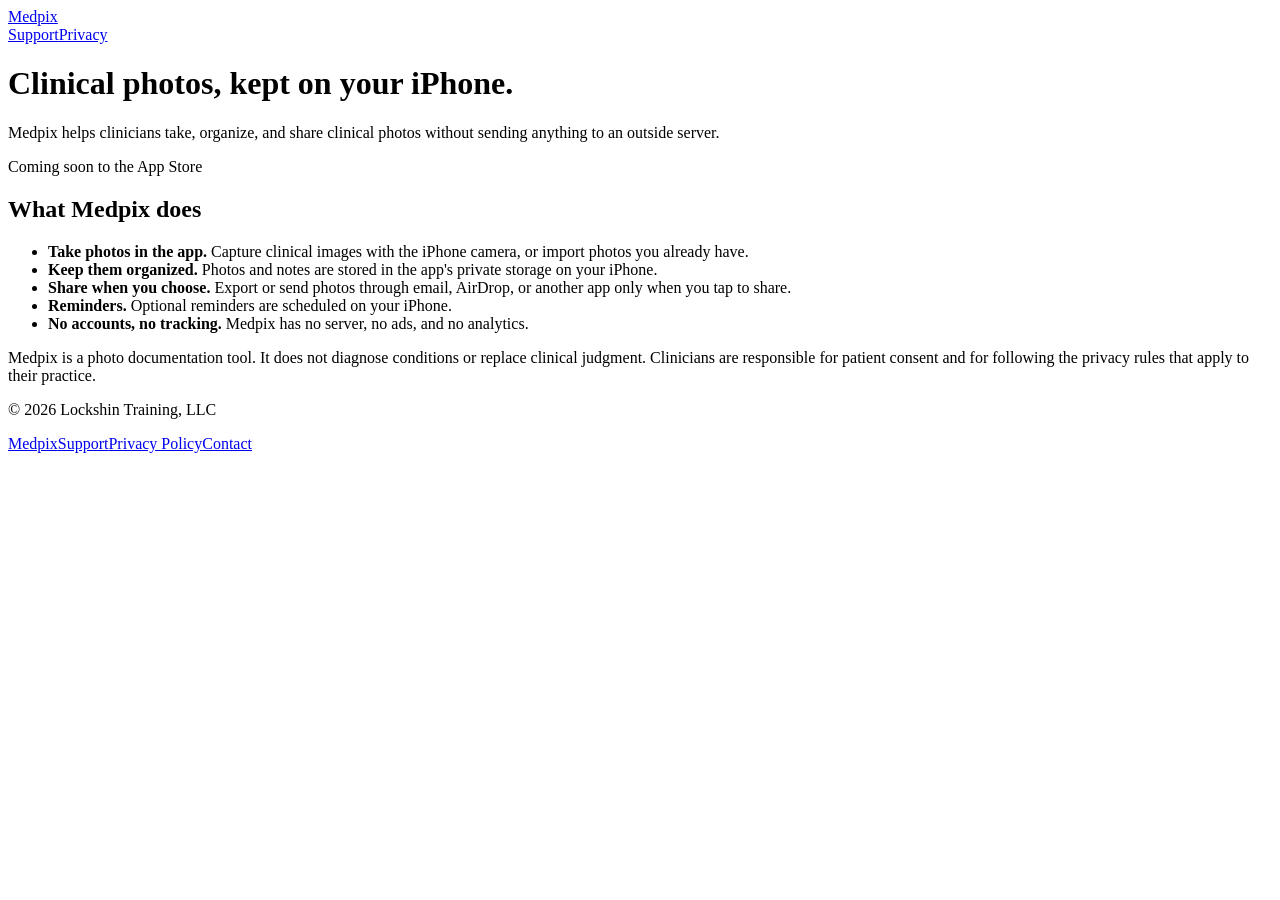
==== index.html @ 0001e4ec "Add files via upload" ====
<!DOCTYPE html>
<html lang="en">
<head>
<meta charset="utf-8">
<meta name="viewport" content="width=device-width, initial-scale=1">
<title>Medpix</title>
<meta name="description" content="Medpix is an iPhone app for clinicians to take, organize, and share clinical photos, with everything kept on the device.">
<link rel="stylesheet" href="assets/style.css">
</head>
<body>
<header>
  <a class="brand" href="./">Medpix</a>
  <nav><a href="support/">Support</a><a href="privacy/">Privacy</a></nav>
</header>
<main>
  <h1>Clinical photos, kept on your iPhone.</h1>
  <p class="lead">Medpix helps clinicians take, organize, and share clinical photos without sending anything to an outside server.</p>
  <span class="badge">Coming soon to the App Store</span>

  <h2>What Medpix does</h2>
  <ul class="features">
    <li><strong>Take photos in the app.</strong> Capture clinical images with the iPhone camera, or import photos you already have.</li>
    <li><strong>Keep them organized.</strong> Photos and notes are stored in the app's private storage on your iPhone.</li>
    <li><strong>Share when you choose.</strong> Export or send photos through email, AirDrop, or another app only when you tap to share.</li>
    <li><strong>Reminders.</strong> Optional reminders are scheduled on your iPhone.</li>
    <li><strong>No accounts, no tracking.</strong> Medpix has no server, no ads, and no analytics.</li>
  </ul>

  <p class="note">Medpix is a photo documentation tool. It does not diagnose conditions or replace clinical judgment. Clinicians are responsible for patient consent and for following the privacy rules that apply to their practice.</p>
</main>
<footer>
  <p>&copy; 2026 Lockshin Training, LLC</p>
  <p><a href="./">Medpix</a><a href="support/">Support</a><a href="privacy/">Privacy Policy</a><a href="mailto:dinkinganddrivingmclean@gmail.com">Contact</a></p>
</footer>
</body>
</html>
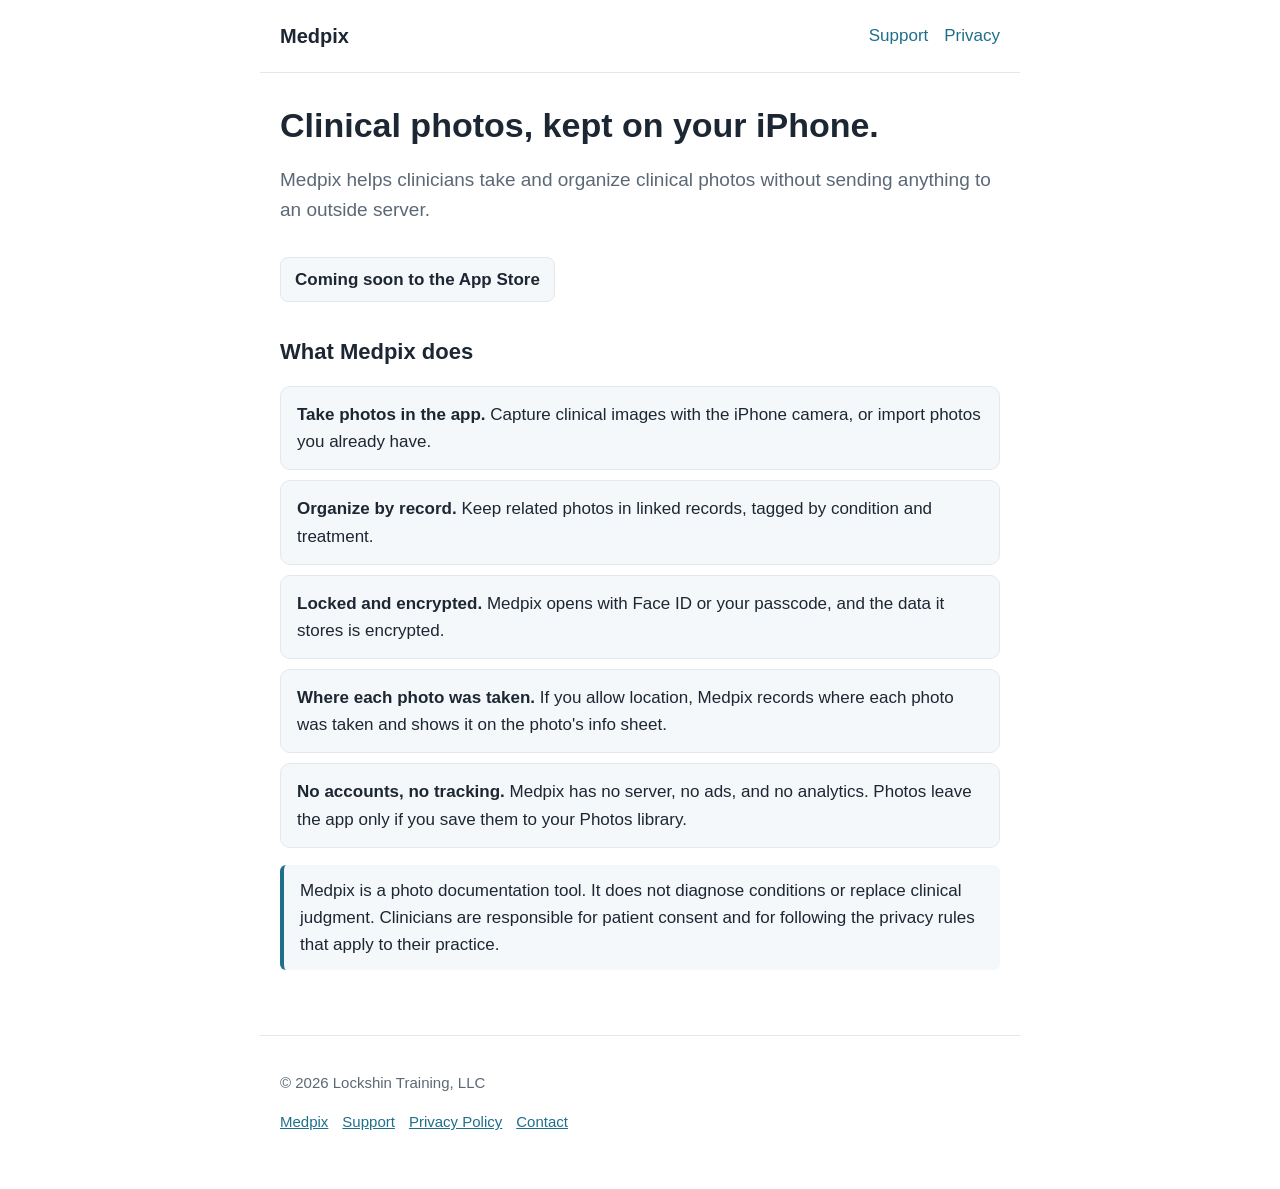
==== commit 83bfdc25: "Correct home page to match app features" ====
--- a/index.html
+++ b/index.html
@@ -4,7 +4,7 @@
 <meta charset="utf-8">
 <meta name="viewport" content="width=device-width, initial-scale=1">
 <title>Medpix</title>
-<meta name="description" content="Medpix is an iPhone app for clinicians to take, organize, and share clinical photos, with everything kept on the device.">
+<meta name="description" content="Medpix is an iPhone app for clinicians to take and organize clinical photos, with everything kept on the device.">
 <link rel="stylesheet" href="assets/style.css">
 </head>
 <body>
@@ -14,16 +14,16 @@
 </header>
 <main>
   <h1>Clinical photos, kept on your iPhone.</h1>
-  <p class="lead">Medpix helps clinicians take, organize, and share clinical photos without sending anything to an outside server.</p>
+  <p class="lead">Medpix helps clinicians take and organize clinical photos without sending anything to an outside server.</p>
   <span class="badge">Coming soon to the App Store</span>
 
   <h2>What Medpix does</h2>
   <ul class="features">
     <li><strong>Take photos in the app.</strong> Capture clinical images with the iPhone camera, or import photos you already have.</li>
-    <li><strong>Keep them organized.</strong> Photos and notes are stored in the app's private storage on your iPhone.</li>
-    <li><strong>Share when you choose.</strong> Export or send photos through email, AirDrop, or another app only when you tap to share.</li>
-    <li><strong>Reminders.</strong> Optional reminders are scheduled on your iPhone.</li>
-    <li><strong>No accounts, no tracking.</strong> Medpix has no server, no ads, and no analytics.</li>
+    <li><strong>Organize by record.</strong> Keep related photos in linked records, tagged by condition and treatment.</li>
+    <li><strong>Locked and encrypted.</strong> Medpix opens with Face ID or your passcode, and the data it stores is encrypted.</li>
+    <li><strong>Where each photo was taken.</strong> If you allow location, Medpix records where each photo was taken and shows it on the photo's info sheet.</li>
+    <li><strong>No accounts, no tracking.</strong> Medpix has no server, no ads, and no analytics. Photos leave the app only if you save them to your Photos library.</li>
   </ul>
 
   <p class="note">Medpix is a photo documentation tool. It does not diagnose conditions or replace clinical judgment. Clinicians are responsible for patient consent and for following the privacy rules that apply to their practice.</p>
--- a/assets/style.css
+++ b/assets/style.css
@@ -0,0 +1,21 @@
+:root{--bg:#ffffff;--text:#1d2733;--muted:#5b6876;--accent:#1f6f8b;--line:#e3e8ee;--card:#f5f8fa}
+@media (prefers-color-scheme:dark){:root{--bg:#11161c;--text:#e8edf2;--muted:#a3b0bd;--accent:#6cc0dd;--line:#2a333d;--card:#18202a}}
+*{box-sizing:border-box}
+body{margin:0;background:var(--bg);color:var(--text);font:17px/1.6 -apple-system,BlinkMacSystemFont,"Segoe UI",Roboto,Helvetica,Arial,sans-serif}
+a{color:var(--accent)}
+header,main,footer{max-width:760px;margin:0 auto;padding:0 20px}
+header{display:flex;justify-content:space-between;align-items:center;padding-top:20px;padding-bottom:20px;border-bottom:1px solid var(--line);flex-wrap:wrap;gap:8px}
+.brand{font-weight:700;text-decoration:none;color:var(--text);font-size:20px}
+nav a{margin-left:16px;text-decoration:none}
+main{padding-top:32px;padding-bottom:48px}
+h1{font-size:34px;line-height:1.2;margin:0 0 12px}
+h2{font-size:22px;margin:32px 0 8px}
+h3{font-size:18px;margin:24px 0 4px}
+.lead{font-size:19px;color:var(--muted)}
+.badge{display:inline-block;margin-top:12px;padding:8px 14px;border-radius:8px;background:var(--card);border:1px solid var(--line);font-weight:600}
+.features{list-style:none;padding:0}
+.features li{background:var(--card);border:1px solid var(--line);border-radius:10px;padding:14px 16px;margin:10px 0}
+.note{background:var(--card);border-left:4px solid var(--accent);padding:12px 16px;border-radius:6px}
+.muted{color:var(--muted)}
+footer{border-top:1px solid var(--line);padding-top:20px;padding-bottom:40px;color:var(--muted);font-size:15px}
+footer a{margin-right:14px}
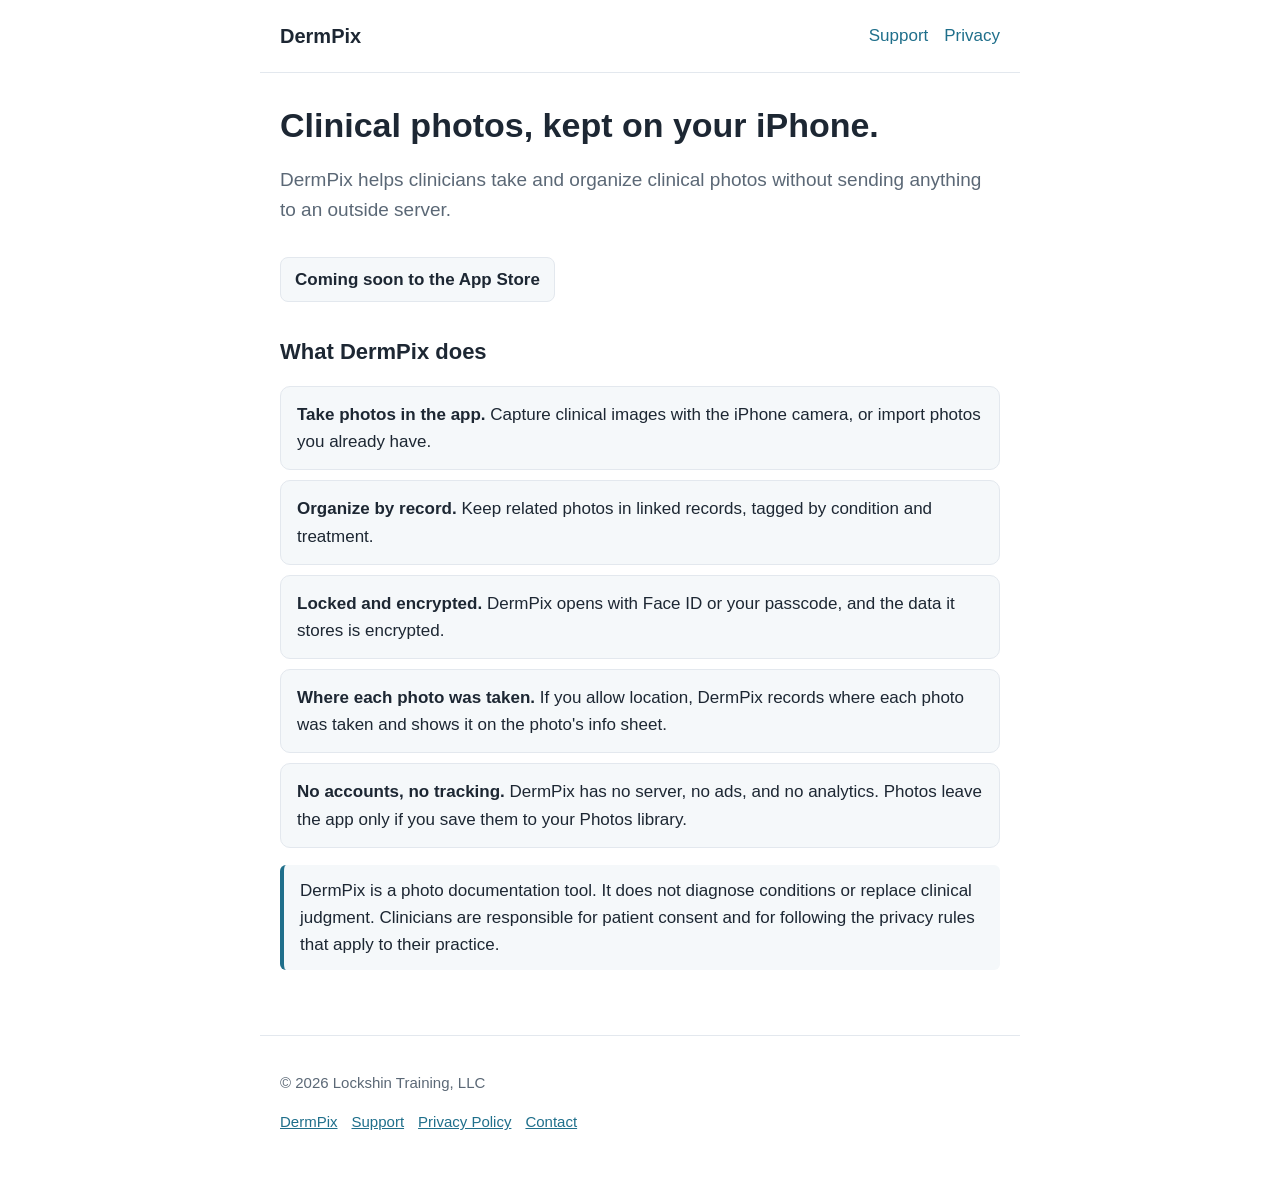
==== commit dc6ea07f: "Rename Medpix to DermPix on home page" ====
--- a/index.html
+++ b/index.html
@@ -3,34 +3,34 @@
 <head>
 <meta charset="utf-8">
 <meta name="viewport" content="width=device-width, initial-scale=1">
-<title>Medpix</title>
-<meta name="description" content="Medpix is an iPhone app for clinicians to take and organize clinical photos, with everything kept on the device.">
+<title>DermPix</title>
+<meta name="description" content="DermPix is an iPhone app for clinicians to take and organize clinical photos, with everything kept on the device.">
 <link rel="stylesheet" href="assets/style.css">
 </head>
 <body>
 <header>
-  <a class="brand" href="./">Medpix</a>
+  <a class="brand" href="./">DermPix</a>
   <nav><a href="support/">Support</a><a href="privacy/">Privacy</a></nav>
 </header>
 <main>
   <h1>Clinical photos, kept on your iPhone.</h1>
-  <p class="lead">Medpix helps clinicians take and organize clinical photos without sending anything to an outside server.</p>
+  <p class="lead">DermPix helps clinicians take and organize clinical photos without sending anything to an outside server.</p>
   <span class="badge">Coming soon to the App Store</span>
 
-  <h2>What Medpix does</h2>
+  <h2>What DermPix does</h2>
   <ul class="features">
     <li><strong>Take photos in the app.</strong> Capture clinical images with the iPhone camera, or import photos you already have.</li>
     <li><strong>Organize by record.</strong> Keep related photos in linked records, tagged by condition and treatment.</li>
-    <li><strong>Locked and encrypted.</strong> Medpix opens with Face ID or your passcode, and the data it stores is encrypted.</li>
-    <li><strong>Where each photo was taken.</strong> If you allow location, Medpix records where each photo was taken and shows it on the photo's info sheet.</li>
-    <li><strong>No accounts, no tracking.</strong> Medpix has no server, no ads, and no analytics. Photos leave the app only if you save them to your Photos library.</li>
+    <li><strong>Locked and encrypted.</strong> DermPix opens with Face ID or your passcode, and the data it stores is encrypted.</li>
+    <li><strong>Where each photo was taken.</strong> If you allow location, DermPix records where each photo was taken and shows it on the photo's info sheet.</li>
+    <li><strong>No accounts, no tracking.</strong> DermPix has no server, no ads, and no analytics. Photos leave the app only if you save them to your Photos library.</li>
   </ul>
 
-  <p class="note">Medpix is a photo documentation tool. It does not diagnose conditions or replace clinical judgment. Clinicians are responsible for patient consent and for following the privacy rules that apply to their practice.</p>
+  <p class="note">DermPix is a photo documentation tool. It does not diagnose conditions or replace clinical judgment. Clinicians are responsible for patient consent and for following the privacy rules that apply to their practice.</p>
 </main>
 <footer>
   <p>&copy; 2026 Lockshin Training, LLC</p>
-  <p><a href="./">Medpix</a><a href="support/">Support</a><a href="privacy/">Privacy Policy</a><a href="mailto:dinkinganddrivingmclean@gmail.com">Contact</a></p>
+  <p><a href="./">DermPix</a><a href="support/">Support</a><a href="privacy/">Privacy Policy</a><a href="mailto:dinkinganddrivingmclean@gmail.com">Contact</a></p>
 </footer>
 </body>
 </html>
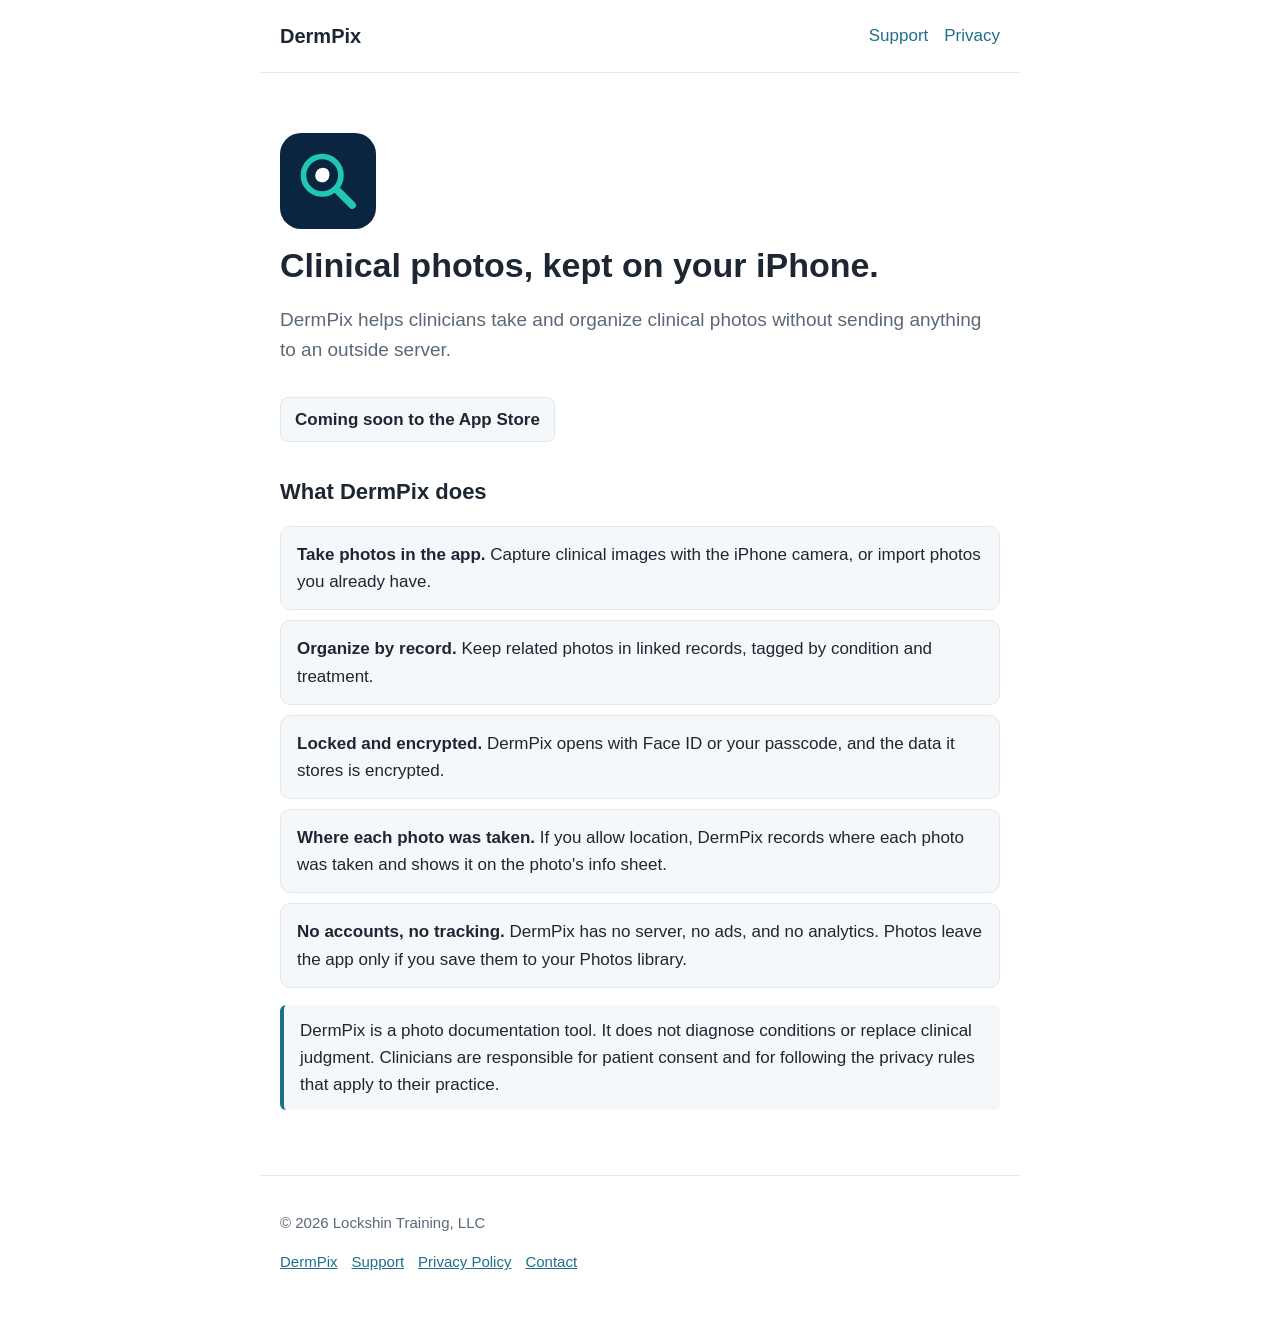
==== commit 7a71b829: "Show DermPix icon on home page" ====
--- a/index.html
+++ b/index.html
@@ -5,6 +5,7 @@
 <meta name="viewport" content="width=device-width, initial-scale=1">
 <title>DermPix</title>
 <meta name="description" content="DermPix is an iPhone app for clinicians to take and organize clinical photos, with everything kept on the device.">
+<link rel="icon" href="assets/icon.svg">
 <link rel="stylesheet" href="assets/style.css">
 </head>
 <body>
@@ -13,6 +14,7 @@
   <nav><a href="support/">Support</a><a href="privacy/">Privacy</a></nav>
 </header>
 <main>
+  <img class="app-icon" src="assets/icon.svg" alt="DermPix app icon" width="96" height="96">
   <h1>Clinical photos, kept on your iPhone.</h1>
   <p class="lead">DermPix helps clinicians take and organize clinical photos without sending anything to an outside server.</p>
   <span class="badge">Coming soon to the App Store</span>
--- a/assets/style.css
+++ b/assets/style.css
@@ -19,3 +19,4 @@
 .muted{color:var(--muted)}
 footer{border-top:1px solid var(--line);padding-top:20px;padding-bottom:40px;color:var(--muted);font-size:15px}
 footer a{margin-right:14px}
+.app-icon{display:block;width:96px;height:96px;border-radius:22%;margin:28px 0 16px}
